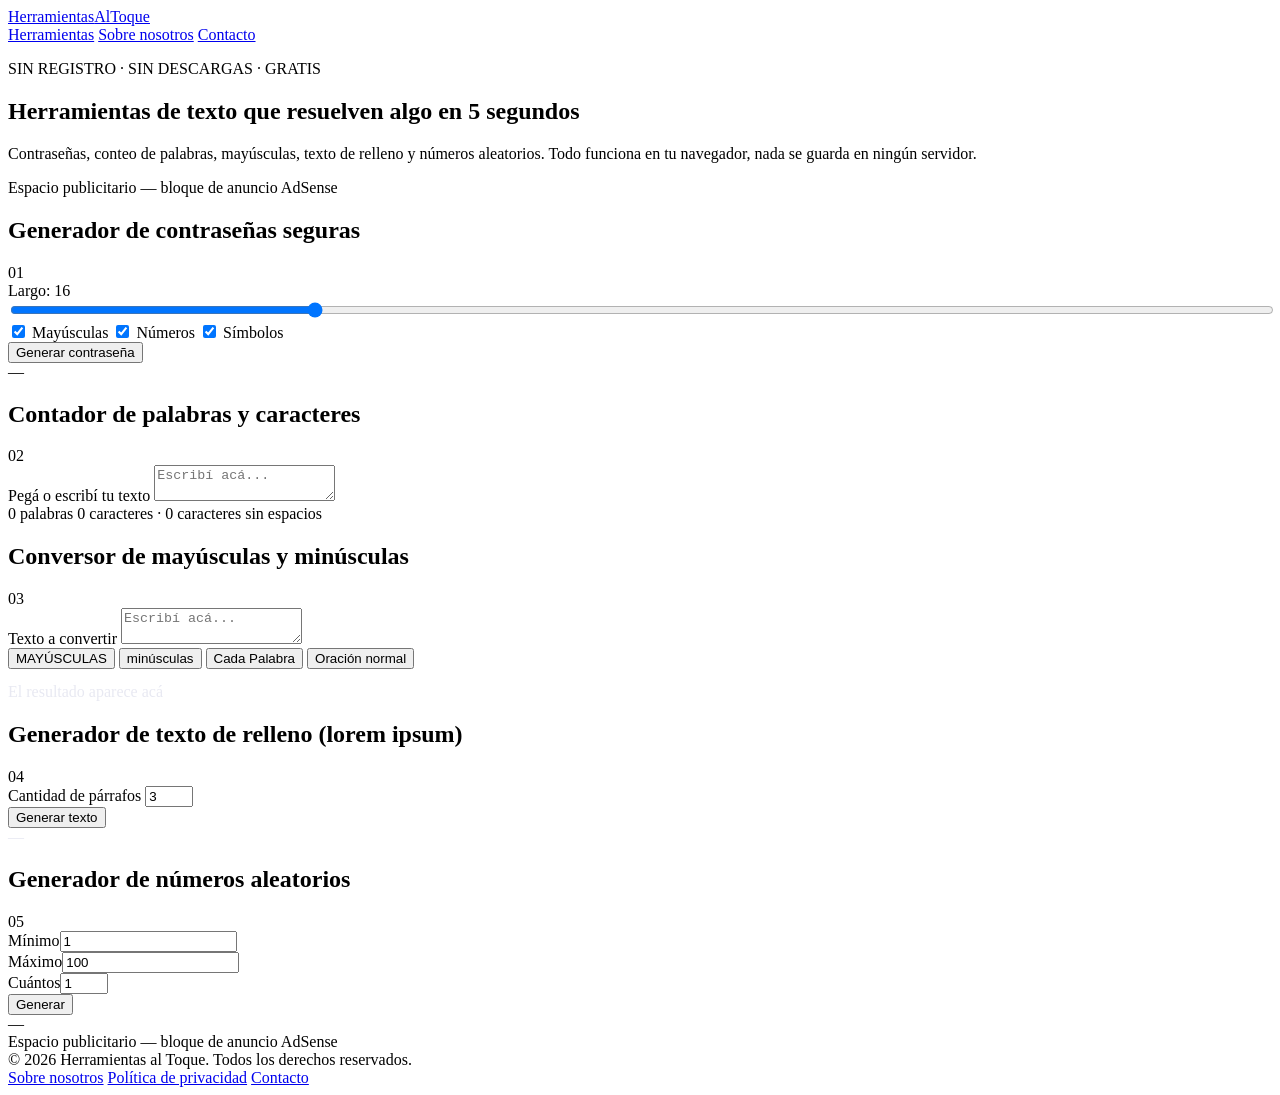
==== index.html @ ad055629 "Add files via upload" ====
<!DOCTYPE html>
<html lang="es">
<head>
<meta charset="UTF-8">
<meta name="viewport" content="width=device-width, initial-scale=1.0">
<title>Herramientas al Toque — Generador de contraseñas, contador de palabras y más</title>
<meta name="description" content="Herramientas de texto gratis y sin registro: generador de contraseñas seguras, contador de palabras, conversor de mayúsculas, generador de lorem ipsum y números aleatorios.">
<link rel="preconnect" href="https://fonts.googleapis.com">
<link href="https://fonts.googleapis.com/css2?family=Sora:wght@400;600;700;800&family=IBM+Plex+Mono:wght@400;600&display=swap" rel="stylesheet">
<link rel="stylesheet" href="style.css">

<script async src="https://pagead2.googlesyndication.com/pagead/js/adsbygoogle.js?client=ca-pub-8694256800195316" crossorigin="anonymous"></script>
</head>
<body>

<header class="site-header">
  <div class="wrap">
    <a class="logo" href="index.html">Herramientas<span class="mono">AlToque</span></a>
    <nav class="site-nav">
      <a href="index.html#herramientas">Herramientas</a>
      <a href="about.html">Sobre nosotros</a>
      <a href="contact.html">Contacto</a>
    </nav>
  </div>
</header>

<section class="hero">
  <div class="wrap">
    <p class="tick">SIN REGISTRO · SIN DESCARGAS · GRATIS</p>
    <h1>Herramientas de texto que resuelven algo en 5 segundos</h1>
    <p>Contraseñas, conteo de palabras, mayúsculas, texto de relleno y números aleatorios. Todo funciona en tu navegador, nada se guarda en ningún servidor.</p>
  </div>
</section>

<div class="ad-slot"><div class="ad-inner">Espacio publicitario — bloque de anuncio AdSense</div></div>

<div class="wrap" id="herramientas">

  <!-- Generador de contraseñas -->
  <div class="tool">
    <div class="tool-head"><h2>Generador de contraseñas seguras</h2><span class="id mono">01</span></div>
    <div class="tool-body">
      <div class="field">
        <label for="pw-largo">Largo: <span id="pw-largo-val" class="mono">16</span></label>
        <input type="range" id="pw-largo" min="6" max="48" value="16" style="width:100%">
      </div>
      <div class="checks">
        <label><input type="checkbox" id="pw-mayus" checked> Mayúsculas</label>
        <label><input type="checkbox" id="pw-num" checked> Números</label>
        <label><input type="checkbox" id="pw-sim" checked> Símbolos</label>
      </div>
      <button class="btn" onclick="generarPassword()">Generar contraseña</button>
      <div class="readout" id="pw-resultado">—</div>
    </div>
  </div>

  <!-- Contador de palabras -->
  <div class="tool">
    <div class="tool-head"><h2>Contador de palabras y caracteres</h2><span class="id mono">02</span></div>
    <div class="tool-body">
      <div class="field">
        <label for="wc-texto">Pegá o escribí tu texto</label>
        <textarea id="wc-texto" placeholder="Escribí acá..."></textarea>
      </div>
      <div class="readout" id="wc-resultado">0 palabras <span class="hint">0 caracteres · 0 caracteres sin espacios</span></div>
    </div>
  </div>

  <!-- Conversor de mayúsculas/minúsculas -->
  <div class="tool">
    <div class="tool-head"><h2>Conversor de mayúsculas y minúsculas</h2><span class="id mono">03</span></div>
    <div class="tool-body">
      <div class="field">
        <label for="case-texto">Texto a convertir</label>
        <textarea id="case-texto" placeholder="Escribí acá..."></textarea>
      </div>
      <div class="field inline" style="margin-bottom:14px;">
        <button class="btn secondary" onclick="convertirCaso('upper')">MAYÚSCULAS</button>
        <button class="btn secondary" onclick="convertirCaso('lower')">minúsculas</button>
        <button class="btn secondary" onclick="convertirCaso('title')">Cada Palabra</button>
        <button class="btn secondary" onclick="convertirCaso('sentence')">Oración normal</button>
      </div>
      <div class="readout" id="case-resultado" style="color:#E8E9F2;">El resultado aparece acá</div>
    </div>
  </div>

  <!-- Generador de lorem ipsum -->
  <div class="tool">
    <div class="tool-head"><h2>Generador de texto de relleno (lorem ipsum)</h2><span class="id mono">04</span></div>
    <div class="tool-body">
      <div class="field">
        <label for="lorem-parrafos">Cantidad de párrafos</label>
        <input type="number" id="lorem-parrafos" value="3" min="1" max="20">
      </div>
      <button class="btn" onclick="generarLorem()">Generar texto</button>
      <div class="readout" id="lorem-resultado" style="color:#E8E9F2;">—</div>
    </div>
  </div>

  <!-- Generador de números aleatorios -->
  <div class="tool">
    <div class="tool-head"><h2>Generador de números aleatorios</h2><span class="id mono">05</span></div>
    <div class="tool-body">
      <div class="field inline">
        <div><label for="rnd-min">Mínimo</label><input type="number" id="rnd-min" value="1"></div>
        <div><label for="rnd-max">Máximo</label><input type="number" id="rnd-max" value="100"></div>
        <div><label for="rnd-cant">Cuántos</label><input type="number" id="rnd-cant" value="1" min="1" max="20"></div>
      </div>
      <button class="btn" onclick="generarNumeros()">Generar</button>
      <div class="readout" id="rnd-resultado">—</div>
    </div>
  </div>

</div>

<div class="ad-slot"><div class="ad-inner">Espacio publicitario — bloque de anuncio AdSense</div></div>

<footer class="site-footer">
  <div class="wrap">
    <div>© 2026 Herramientas al Toque. Todos los derechos reservados.</div>
    <nav>
      <a href="about.html">Sobre nosotros</a>
      <a href="privacy-policy.html">Política de privacidad</a>
      <a href="contact.html">Contacto</a>
    </nav>
  </div>
</footer>

<script>
// Generador de contraseñas
const pwLargo = document.getElementById('pw-largo');
pwLargo.addEventListener('input', () => document.getElementById('pw-largo-val').textContent = pwLargo.value);
function generarPassword(){
  const largo = parseInt(pwLargo.value);
  const usarMayus = document.getElementById('pw-mayus').checked;
  const usarNum = document.getElementById('pw-num').checked;
  const usarSim = document.getElementById('pw-sim').checked;
  let chars = 'abcdefghijklmnopqrstuvwxyz';
  if(usarMayus) chars += 'ABCDEFGHIJKLMNOPQRSTUVWXYZ';
  if(usarNum) chars += '0123456789';
  if(usarSim) chars += '!@#$%^&*()-_=+[]{}';
  let resultado = '';
  const array = new Uint32Array(largo);
  crypto.getRandomValues(array);
  for(let i=0;i<largo;i++){ resultado += chars[array[i] % chars.length]; }
  document.getElementById('pw-resultado').textContent = resultado;
}

// Contador de palabras
function contarPalabras(){
  const texto = document.getElementById('wc-texto').value;
  const palabras = texto.trim() === '' ? 0 : texto.trim().split(/\s+/).length;
  const caracteres = texto.length;
  const sinEspacios = texto.replace(/\s/g,'').length;
  document.getElementById('wc-resultado').innerHTML = palabras + ' palabras <span class="hint">' + caracteres + ' caracteres · ' + sinEspacios + ' caracteres sin espacios</span>';
}
document.getElementById('wc-texto').addEventListener('input', contarPalabras);

// Conversor de mayúsculas/minúsculas
function convertirCaso(tipo){
  const texto = document.getElementById('case-texto').value;
  let resultado = '';
  if(tipo === 'upper') resultado = texto.toUpperCase();
  else if(tipo === 'lower') resultado = texto.toLowerCase();
  else if(tipo === 'title') resultado = texto.replace(/\w\S*/g, t => t.charAt(0).toUpperCase() + t.substr(1).toLowerCase());
  else if(tipo === 'sentence') resultado = texto.charAt(0).toUpperCase() + texto.slice(1).toLowerCase();
  document.getElementById('case-resultado').textContent = resultado || 'El resultado aparece acá';
}

// Generador de lorem ipsum
const loremBase = ["Lorem ipsum dolor sit amet, consectetur adipiscing elit.","Sed do eiusmod tempor incididunt ut labore et dolore magna aliqua.","Ut enim ad minim veniam, quis nostrud exercitation ullamco laboris.","Duis aute irure dolor in reprehenderit in voluptate velit esse.","Excepteur sint occaecat cupidatat non proident, sunt in culpa.","Curabitur pretium tincidunt lacus, sit amet mattis purus mattis.","Nulla facilisi. Praesent nec nisl a purus blandit viverra."];
function generarLorem(){
  const n = parseInt(document.getElementById('lorem-parrafos').value) || 1;
  let out = '';
  for(let p=0; p<n; p++){
    let frases = [];
    for(let f=0; f<5; f++){ frases.push(loremBase[Math.floor(Math.random()*loremBase.length)]); }
    out += frases.join(' ') + '\n\n';
  }
  document.getElementById('lorem-resultado').textContent = out.trim();
}

// Generador de números aleatorios
function generarNumeros(){
  const min = parseInt(document.getElementById('rnd-min').value);
  const max = parseInt(document.getElementById('rnd-max').value);
  const cant = Math.min(parseInt(document.getElementById('rnd-cant').value) || 1, 20);
  if(isNaN(min) || isNaN(max) || min > max){
    document.getElementById('rnd-resultado').textContent = 'Revisá el rango (mínimo debe ser menor que máximo)';
    return;
  }
  let nums = [];
  for(let i=0;i<cant;i++){ nums.push(Math.floor(Math.random()*(max-min+1))+min); }
  document.getElementById('rnd-resultado').textContent = nums.join(', ');
}
</script>

</body>
</html>
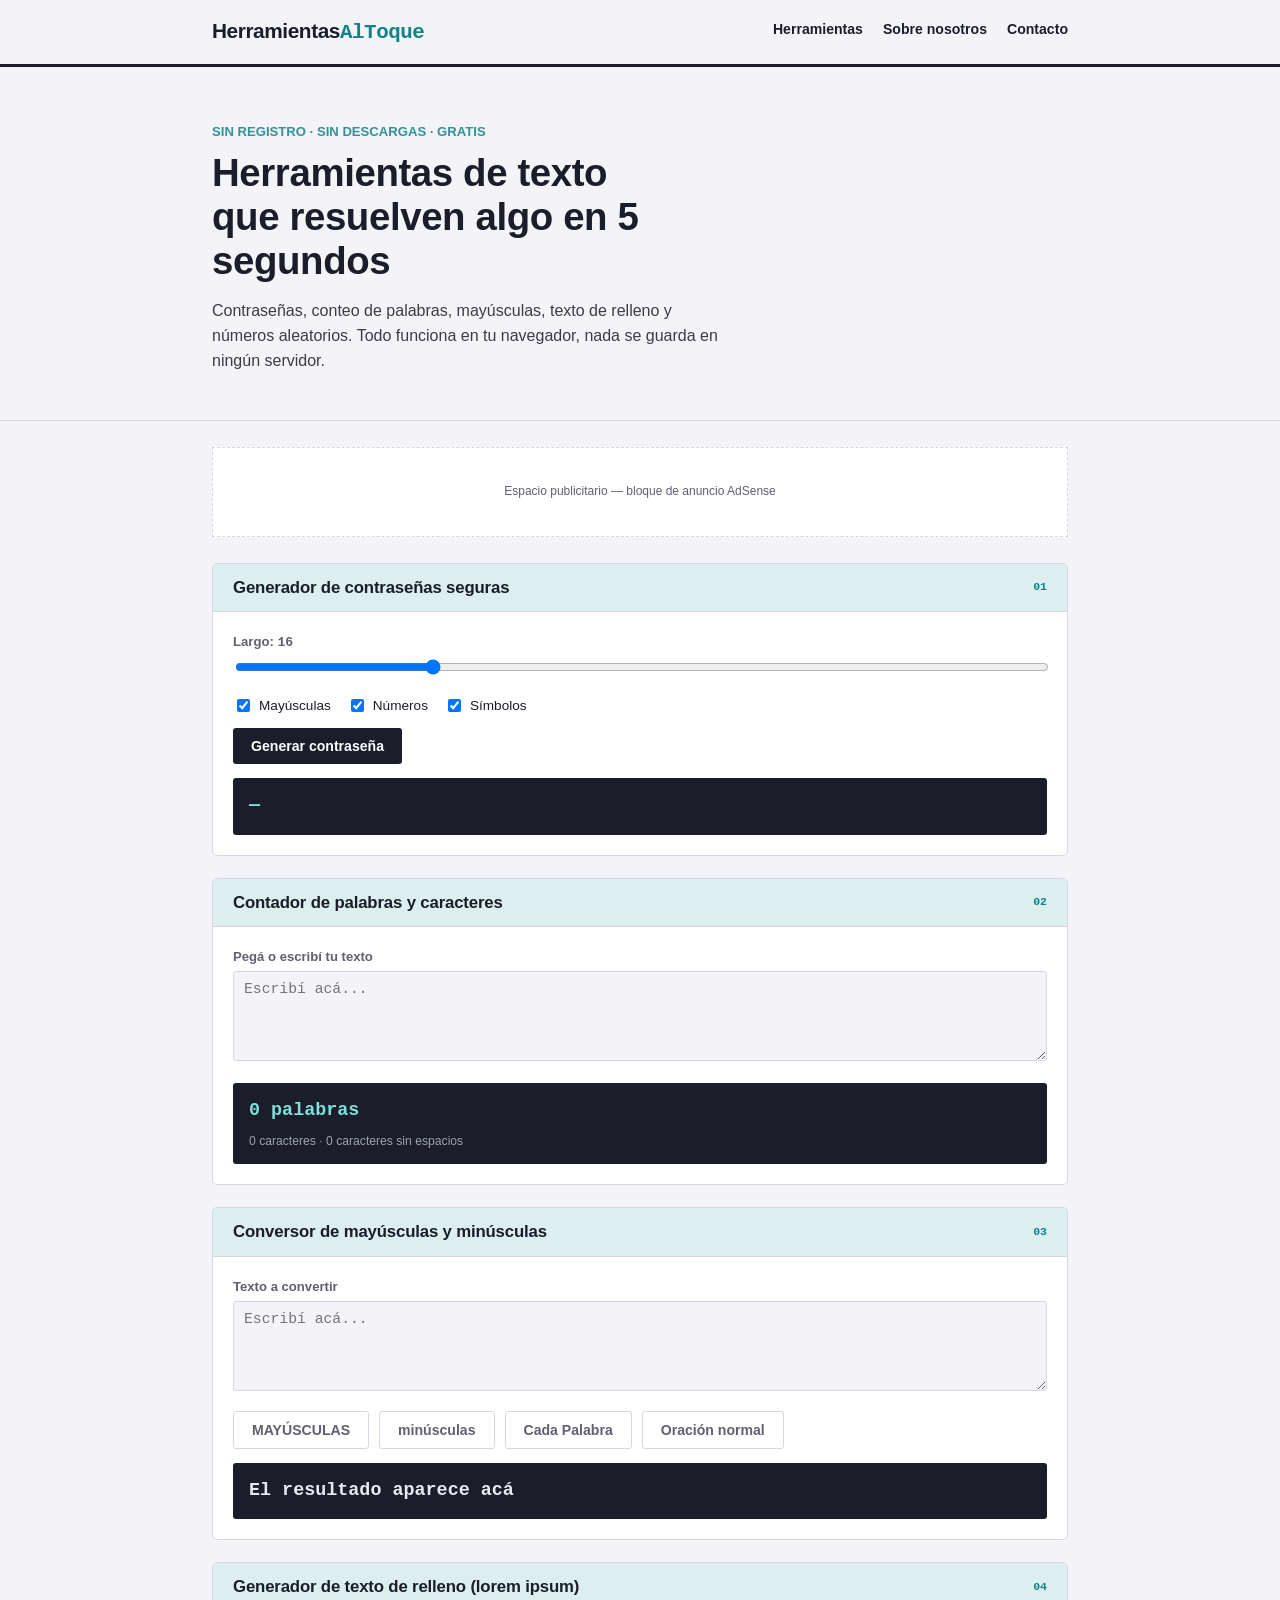
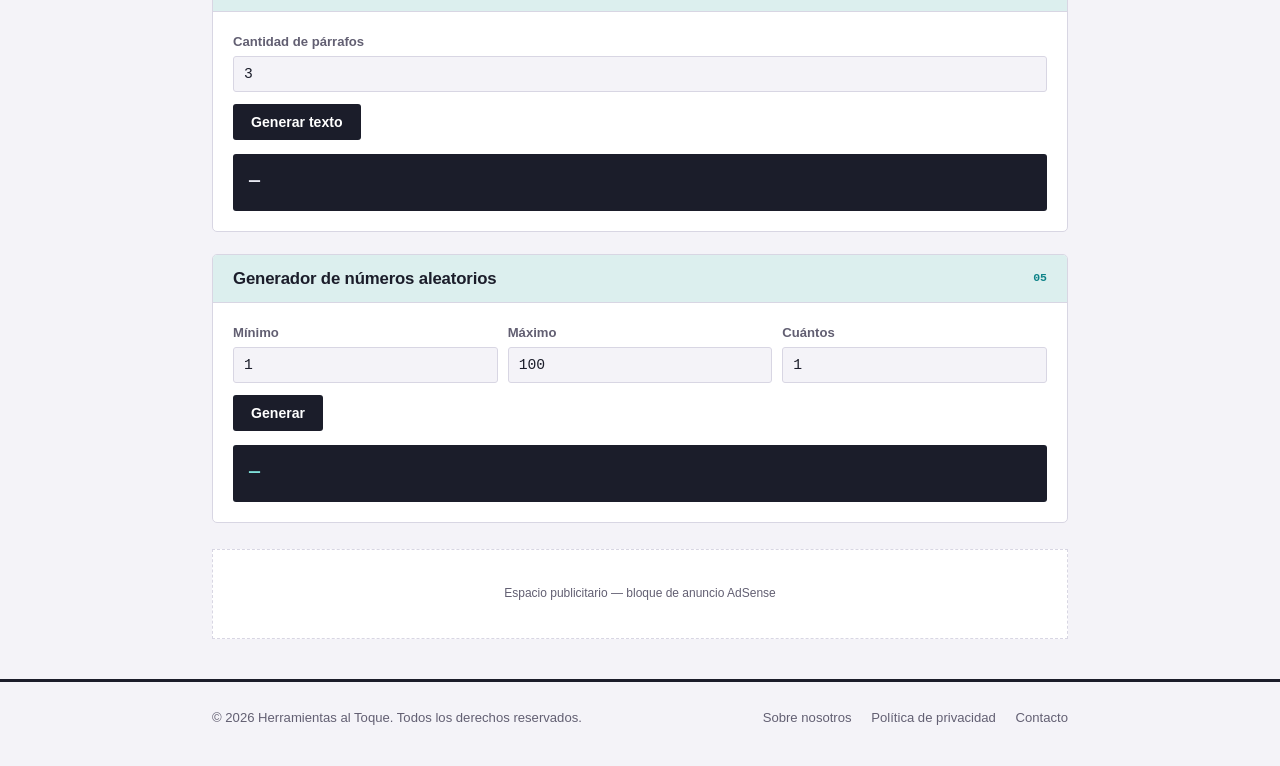
==== commit 257a5709: "Add Google site verification meta tag Added Google site verification meta tag." ====
--- a/index.html
+++ b/index.html
@@ -11,6 +11,7 @@
 
 <script async src="https://pagead2.googlesyndication.com/pagead/js/adsbygoogle.js?client=ca-pub-8694256800195316" crossorigin="anonymous"></script>
 </head>
+  <meta name="google-site-verification" content="FbbujboDJ_XddHBj0JO3lY9zB1nyXX_YMW6J2IAsFV0" />
 <body>
 
 <header class="site-header">
--- a/style.css
+++ b/style.css
@@ -0,0 +1,94 @@
+/* ============================================================
+   Herramientas al Toque — hoja de estilos base
+   Paleta: papel lavanda fría + tinta índigo + teal de señal
+   Tipografía: Sora (texto) + IBM Plex Mono (salidas generadas)
+   ============================================================ */
+
+:root{
+  --ink: #1B1D2A;
+  --paper: #F4F3F8;
+  --paper-raised: #FFFFFF;
+  --line: #D8D6E3;
+  --muted: #625F72;
+  --signal: #0E8388;
+  --signal-bg: #DCEFEE;
+  --warn: #C2483E;
+  --max-w: 900px;
+}
+
+*{ box-sizing: border-box; }
+
+body{
+  margin: 0;
+  background: var(--paper);
+  color: var(--ink);
+  font-family: "Sora", Arial, sans-serif;
+  font-size: 16px;
+  line-height: 1.55;
+  -webkit-font-smoothing: antialiased;
+}
+
+h1, h2{ font-family: "Sora", Arial, sans-serif; font-weight: 700; letter-spacing: -0.01em; margin: 0 0 0.4em; line-height: 1.15; }
+a{ color: inherit; }
+.mono{ font-family: "IBM Plex Mono", "Courier New", monospace; }
+
+.wrap{ max-width: var(--max-w); margin: 0 auto; padding: 0 22px; }
+
+/* ---------- Header ---------- */
+.site-header{ border-bottom: 3px solid var(--ink); background: var(--paper); position: sticky; top: 0; z-index: 20; }
+.site-header .wrap{ display:flex; align-items:center; justify-content:space-between; padding: 15px 22px; gap: 18px; }
+.logo{ font-weight: 800; font-size: 1.3rem; text-decoration: none; letter-spacing: -0.02em; }
+.logo .mono{ color: var(--signal); }
+.site-nav{ display:flex; gap:20px; font-weight:600; font-size:0.88rem; }
+.site-nav a{ text-decoration:none; border-bottom:2px solid transparent; padding-bottom:3px; }
+.site-nav a:hover{ border-bottom-color: var(--signal); }
+
+/* ---------- Hero ---------- */
+.hero{ padding: 42px 0 30px; border-bottom: 1px solid var(--line); }
+.hero .tick{ color: var(--signal); font-weight:700; font-size:0.82rem; margin-bottom:8px; }
+.hero h1{ font-size: clamp(1.7rem, 3.4vw, 2.4rem); max-width: 22ch; }
+.hero p{ max-width: 58ch; opacity:0.85; }
+
+/* ---------- Ad slots ---------- */
+.ad-slot{ max-width: var(--max-w); margin: 26px auto; padding: 0 22px; }
+.ad-slot .ad-inner{ border:1px dashed var(--line); background:var(--paper-raised); min-height:90px; display:flex; align-items:center; justify-content:center; font-size:0.75rem; color:var(--muted); }
+
+/* ---------- Tools (apiladas, ancho completo) ---------- */
+.tool{ background: var(--paper-raised); border:1px solid var(--line); border-radius:5px; margin: 22px 0; overflow:hidden; }
+.tool-head{ display:flex; align-items:center; justify-content:space-between; padding:14px 20px; border-bottom:1px solid var(--line); background: var(--signal-bg); }
+.tool-head h2{ font-size:1.05rem; margin:0; }
+.tool-head .id{ font-size:0.72rem; color:var(--signal); font-weight:700; }
+.tool-body{ padding: 20px; }
+.field{ margin-bottom: 12px; }
+.field label{ display:block; font-size:0.82rem; font-weight:600; color:var(--muted); margin-bottom:4px; }
+.field input[type=number], .field input[type=text], .field select, textarea{
+  width:100%; padding:9px 10px; border:1px solid var(--line); border-radius:3px;
+  font-family:"IBM Plex Mono", monospace; font-size:0.92rem; background:var(--paper); color:var(--ink);
+}
+textarea{ resize: vertical; min-height: 90px; }
+.field.inline{ display:flex; gap:10px; flex-wrap:wrap; }
+.field.inline > div{ flex:1; min-width:120px; }
+.checks{ display:flex; gap:16px; flex-wrap:wrap; margin-bottom:12px; font-size:0.85rem; }
+.checks label{ display:flex; align-items:center; gap:6px; font-weight:500; color:var(--ink); }
+
+.btn{ font-family:"Sora",sans-serif; font-weight:700; font-size:0.88rem; background:var(--ink); color:#fff; border:none; padding:10px 18px; border-radius:3px; cursor:pointer; }
+.btn:hover{ background: var(--signal); }
+.btn.secondary{ background: transparent; color: var(--muted); border:1px solid var(--line); }
+
+.readout{ margin-top:14px; background: var(--ink); color: #7FE0DA; border-radius:3px; padding:14px 16px; font-family:"IBM Plex Mono",monospace; font-size:1.15rem; font-weight:700; word-break: break-all; min-height: 1.4em; }
+.readout .hint{ font-family:"Sora",sans-serif; font-weight:400; font-size:0.76rem; color:#9CA3AF; display:block; margin-top:6px; }
+
+/* ---------- Simple pages ---------- */
+.simple-page{ max-width: 680px; margin:0 auto; padding: 48px 22px 72px; }
+.simple-page h1{ font-size:1.8rem; margin-bottom:20px; }
+.simple-page h2{ font-size:1.1rem; margin-top:1.7em; }
+.simple-page p{ max-width: 66ch; }
+
+/* ---------- Footer ---------- */
+.site-footer{ border-top:3px solid var(--ink); margin-top:40px; padding:26px 0 36px; font-size:0.82rem; color:var(--muted); }
+.site-footer .wrap{ display:flex; justify-content:space-between; flex-wrap:wrap; gap:14px; }
+.site-footer a{ color:var(--muted); text-decoration:none; margin-left:16px; }
+.site-footer a:first-child{ margin-left:0; }
+
+@media (max-width: 640px){ .site-nav{ display:none; } }
+:focus-visible{ outline:2px solid var(--signal); outline-offset:2px; }
